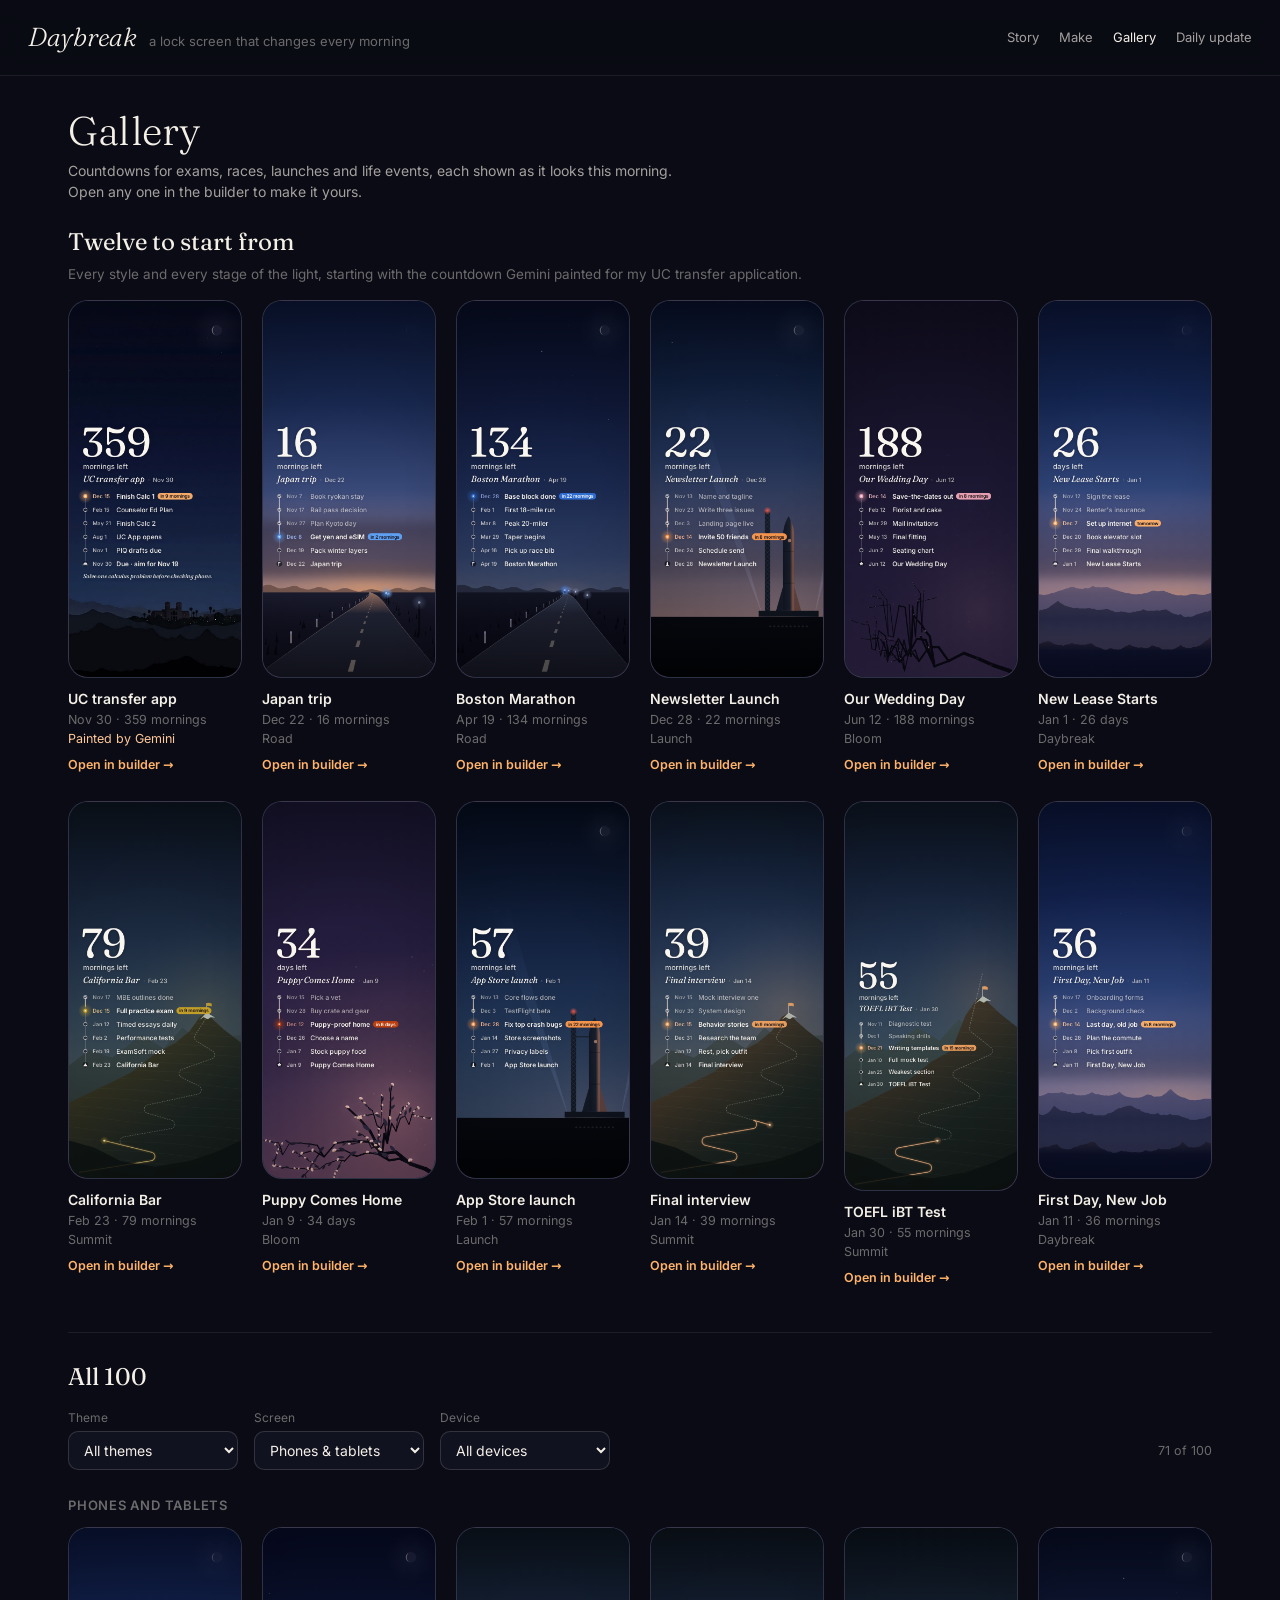
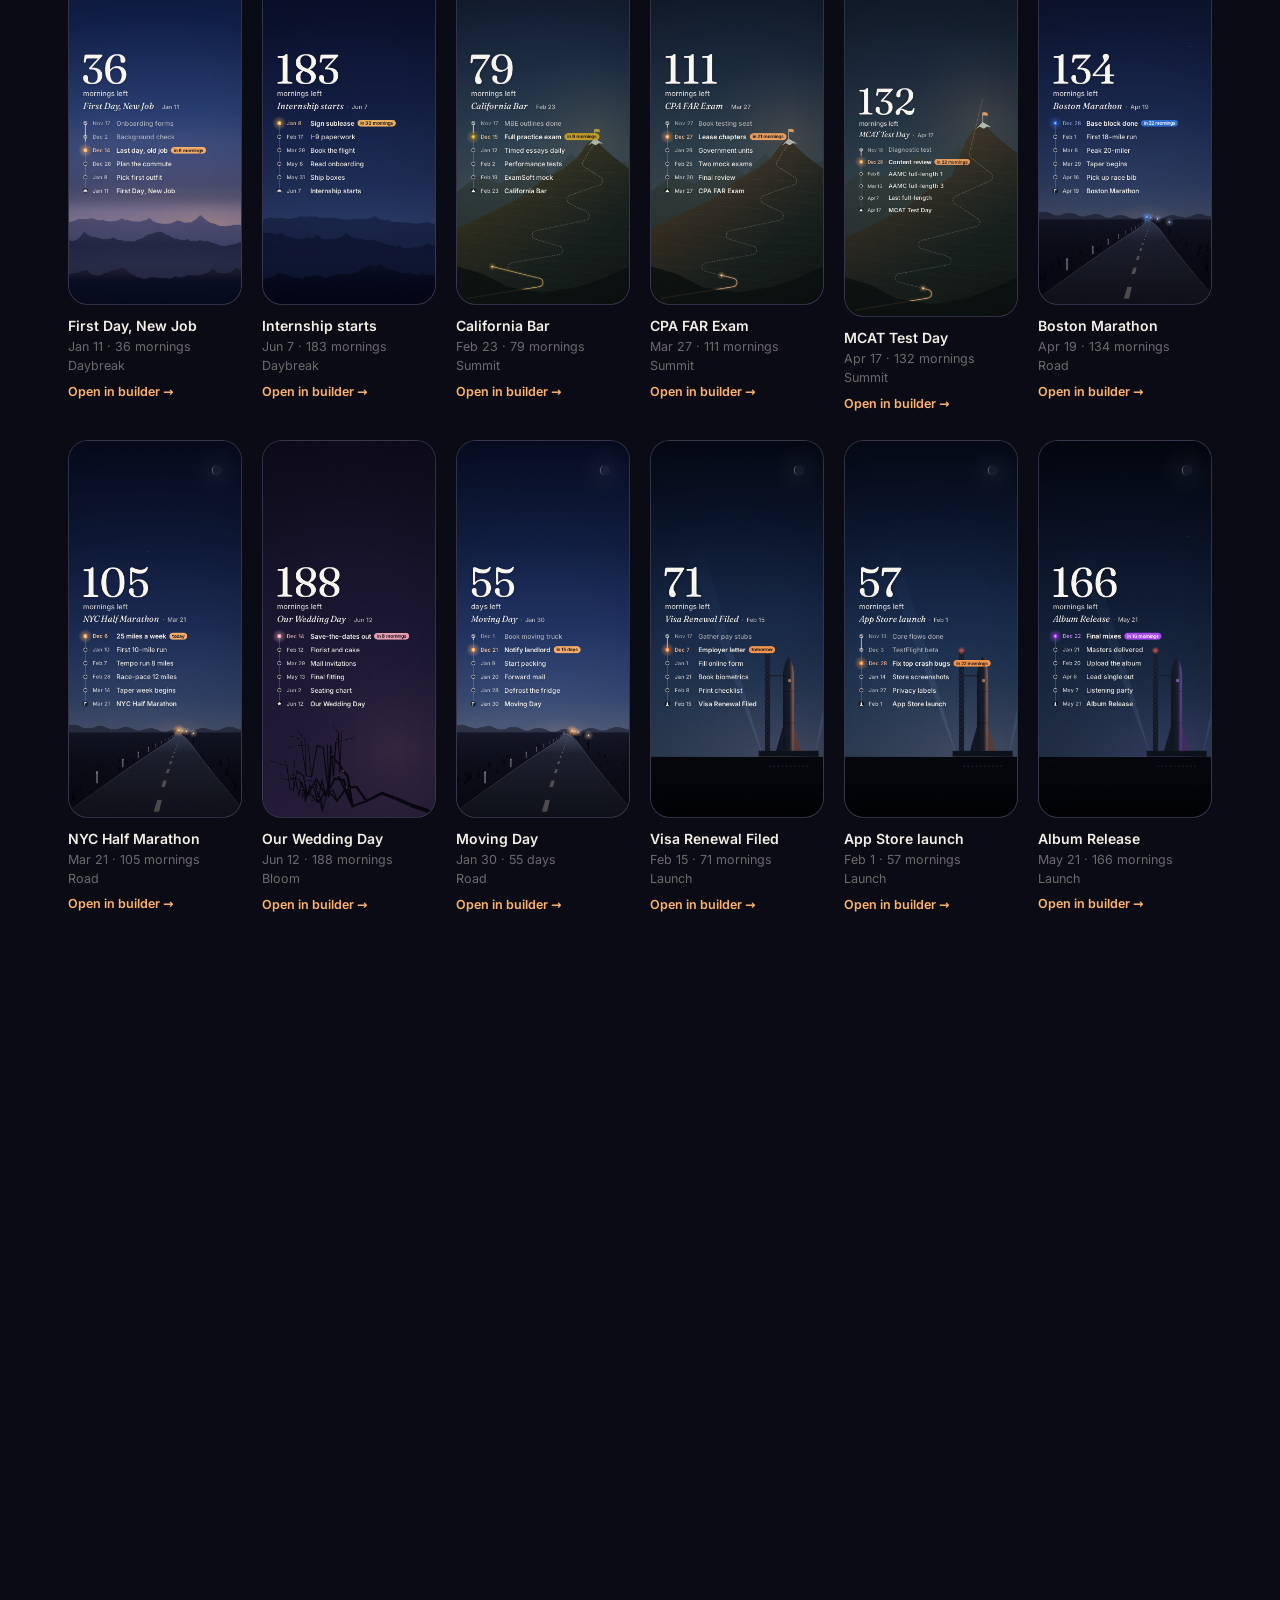
==== gallery.html @ e23cee5d "Daybreak: pages and assets Co-Authored-By: Claude Fable 5.2 <noreply@anthropic.com> Claude-Session: " ====
<!doctype html>
<html lang="en">
  <head>
    <meta charset="UTF-8" />
    <meta name="viewport" content="width=device-width, initial-scale=1" />
    <meta name="theme-color" content="#0a0b14" />
    <meta name="description" content="100 Daybreak countdown lock screens, each shown as it looks this morning." />
    <title>Daybreak Gallery</title>
    <meta property="og:type" content="website" />
    <meta property="og:url" content="https://tomoki-2006.github.io/daybreak/gallery.html" />
    <meta property="og:title" content="Daybreak Gallery — 100 countdown lock screens" />
    <meta property="og:description" content="Exams, races, launches and life events, each shown as its lock screen looks this morning." />
    <meta property="og:image" content="https://tomoki-2006.github.io/daybreak/cover/og.png" />
    <meta property="og:image:width" content="1200" />
    <meta property="og:image:height" content="630" />
    <meta name="twitter:card" content="summary_large_image" />
    <meta name="twitter:title" content="Daybreak Gallery — 100 countdown lock screens" />
    <meta name="twitter:description" content="Exams, races, launches and life events, each shown as its lock screen looks this morning." />
    <meta name="twitter:image" content="https://tomoki-2006.github.io/daybreak/cover/og.png" />
    <link rel="icon" href="./favicon.svg" type="image/svg+xml" />
    <script type="module" crossorigin src="./assets/gallery-BSNwlJVz.js"></script>
    <link rel="modulepreload" crossorigin href="./assets/config-BmUlUjgi.js">
    <link rel="modulepreload" crossorigin href="./assets/draw-RCYFtzUq.js">
    <link rel="stylesheet" crossorigin href="./assets/config-Dy9Zaycy.css">
    <link rel="stylesheet" crossorigin href="./assets/style-Dhhgq6KA.css">
  </head>
  <body>
    <header class="top">
      <div class="brand"><a class="home" href="./index.html"><h1>Daybreak</h1></a><span>a lock screen that changes every morning</span></div>
      <nav>
        <a href="./index.html">Story</a>
        <a href="./make.html">Make</a>
        <a href="./gallery.html" aria-current="page">Gallery</a>
        <a href="./shortcut.html">Daily update</a>
      </nav>
    </header>
    <main class="page">
      <h2>Gallery</h2>
      <p class="lede" id="lede">Countdowns for exams, races, launches and life events, each shown as it looks this morning. Open any one in the builder to make it yours.</p>
      <section class="gal-featured" id="secFeatured" aria-labelledby="featTitle">
        <h3 class="sec-title" id="featTitle">Twelve to start from</h3>
        <p class="sec-note">Every style and every stage of the light, starting with the countdown Gemini painted for my UC transfer application.</p>
        <div class="grid feat-grid" id="gridFeatured"></div>
      </section>
      <section class="gal-all" id="secAll" aria-labelledby="allTitle">
        <h3 class="sec-title" id="allTitle">All 100</h3>
        <div class="filters" role="group" aria-label="Filter all countdowns">
          <label><span>Theme</span><select id="fTheme"><option value="">All themes</option></select></label>
          <label><span>Screen</span><select id="fKind"><option value="phone">Phones &amp; tablets</option><option value="computer">Computers</option><option value="">Everything</option></select></label>
          <label><span>Device</span><select id="fDevice"><option value="">All devices</option></select></label>
          <span class="count" id="count" aria-live="polite"></span>
        </div>
        <section class="gal-section" id="secPhone"><h4 class="sub-title">Phones and tablets</h4><div class="grid" id="gridPhone"></div></section>
        <section class="gal-section" id="secComputer"><h4 class="sub-title">Computers</h4><div class="grid landscape-grid" id="gridComputer"></div></section>
        <p class="empty" id="empty" hidden>No countdowns match these filters.</p>
      </section>
    </main>
  </body>
</html>
---- assets/config-Dy9Zaycy.css ----
@font-face{font-family:Fraunces;font-style:normal;font-display:swap;font-weight:300;src:url(./fraunces-vietnamese-300-normal-BrBjvxUu.woff2)format("woff2"),url(./fraunces-vietnamese-300-normal-CmQ6M8D-.woff)format("woff");unicode-range:U+102-103,U+110-111,U+128-129,U+168-169,U+1A0-1A1,U+1AF-1B0,U+300-301,U+303-304,U+308-309,U+323,U+329,U+1EA0-1EF9,U+20AB}@font-face{font-family:Fraunces;font-style:normal;font-display:swap;font-weight:300;src:url(./fraunces-latin-ext-300-normal-BvV3UMMg.woff2)format("woff2"),url(./fraunces-latin-ext-300-normal-BAkGoidE.woff)format("woff");unicode-range:U+100-2BA,U+2BD-2C5,U+2C7-2CC,U+2CE-2D7,U+2DD-2FF,U+304,U+308,U+329,U+1D00-1DBF,U+1E00-1E9F,U+1EF2-1EFF,U+2020,U+20A0-20AB,U+20AD-20C0,U+2113,U+2C60-2C7F,U+A720-A7FF}@font-face{font-family:Fraunces;font-style:normal;font-display:swap;font-weight:300;src:url(./fraunces-latin-300-normal-CTWA4xHV.woff2)format("woff2"),url(./fraunces-latin-300-normal-BJaf1pbq.woff)format("woff");unicode-range:U+??,U+131,U+152-153,U+2BB-2BC,U+2C6,U+2DA,U+2DC,U+304,U+308,U+329,U+2000-206F,U+20AC,U+2122,U+2191,U+2193,U+2212,U+2215,U+FEFF,U+FFFD}@font-face{font-family:Fraunces;font-style:normal;font-display:swap;font-weight:400;src:url(./fraunces-vietnamese-400-normal-CvGt0Ybw.woff2)format("woff2"),url(./fraunces-vietnamese-400-normal-B65MOf9T.woff)format("woff");unicode-range:U+102-103,U+110-111,U+128-129,U+168-169,U+1A0-1A1,U+1AF-1B0,U+300-301,U+303-304,U+308-309,U+323,U+329,U+1EA0-1EF9,U+20AB}@font-face{font-family:Fraunces;font-style:normal;font-display:swap;font-weight:400;src:url(./fraunces-latin-ext-400-normal-D8gbi3Gu.woff2)format("woff2"),url(./fraunces-latin-ext-400-normal-UihxqfOe.woff)format("woff");unicode-range:U+100-2BA,U+2BD-2C5,U+2C7-2CC,U+2CE-2D7,U+2DD-2FF,U+304,U+308,U+329,U+1D00-1DBF,U+1E00-1E9F,U+1EF2-1EFF,U+2020,U+20A0-20AB,U+20AD-20C0,U+2113,U+2C60-2C7F,U+A720-A7FF}@font-face{font-family:Fraunces;font-style:normal;font-display:swap;font-weight:400;src:url(./fraunces-latin-400-normal-6IfK1voy.woff2)format("woff2"),url(./fraunces-latin-400-normal-NUPT2cO8.woff)format("woff");unicode-range:U+??,U+131,U+152-153,U+2BB-2BC,U+2C6,U+2DA,U+2DC,U+304,U+308,U+329,U+2000-206F,U+20AC,U+2122,U+2191,U+2193,U+2212,U+2215,U+FEFF,U+FFFD}@font-face{font-family:Fraunces;font-style:normal;font-display:swap;font-weight:600;src:url(./fraunces-vietnamese-600-normal-BjlAJixd.woff2)format("woff2"),url(./fraunces-vietnamese-600-normal-DlAl5EAR.woff)format("woff");unicode-range:U+102-103,U+110-111,U+128-129,U+168-169,U+1A0-1A1,U+1AF-1B0,U+300-301,U+303-304,U+308-309,U+323,U+329,U+1EA0-1EF9,U+20AB}@font-face{font-family:Fraunces;font-style:normal;font-display:swap;font-weight:600;src:url(./fraunces-latin-ext-600-normal-BtzmzP0X.woff2)format("woff2"),url(./fraunces-latin-ext-600-normal-B0Dy4lqi.woff)format("woff");unicode-range:U+100-2BA,U+2BD-2C5,U+2C7-2CC,U+2CE-2D7,U+2DD-2FF,U+304,U+308,U+329,U+1D00-1DBF,U+1E00-1E9F,U+1EF2-1EFF,U+2020,U+20A0-20AB,U+20AD-20C0,U+2113,U+2C60-2C7F,U+A720-A7FF}@font-face{font-family:Fraunces;font-style:normal;font-display:swap;font-weight:600;src:url(./fraunces-latin-600-normal-BFCDtZfi.woff2)format("woff2"),url(./fraunces-latin-600-normal-DL5QCzvS.woff)format("woff");unicode-range:U+??,U+131,U+152-153,U+2BB-2BC,U+2C6,U+2DA,U+2DC,U+304,U+308,U+329,U+2000-206F,U+20AC,U+2122,U+2191,U+2193,U+2212,U+2215,U+FEFF,U+FFFD}@font-face{font-family:Fraunces;font-style:italic;font-display:swap;font-weight:300;src:url(./fraunces-vietnamese-300-italic-DRw_6I9J.woff2)format("woff2"),url(./fraunces-vietnamese-300-italic-DShBZDFq.woff)format("woff");unicode-range:U+102-103,U+110-111,U+128-129,U+168-169,U+1A0-1A1,U+1AF-1B0,U+300-301,U+303-304,U+308-309,U+323,U+329,U+1EA0-1EF9,U+20AB}@font-face{font-family:Fraunces;font-style:italic;font-display:swap;font-weight:300;src:url(./fraunces-latin-ext-300-italic-DeKB9Eki.woff2)format("woff2"),url(./fraunces-latin-ext-300-italic-IfNxATye.woff)format("woff");unicode-range:U+100-2BA,U+2BD-2C5,U+2C7-2CC,U+2CE-2D7,U+2DD-2FF,U+304,U+308,U+329,U+1D00-1DBF,U+1E00-1E9F,U+1EF2-1EFF,U+2020,U+20A0-20AB,U+20AD-20C0,U+2113,U+2C60-2C7F,U+A720-A7FF}@font-face{font-family:Fraunces;font-style:italic;font-display:swap;font-weight:300;src:url(./fraunces-latin-300-italic-Ck6y_GI5.woff2)format("woff2"),url(./fraunces-latin-300-italic-BHRYWiFF.woff)format("woff");unicode-range:U+??,U+131,U+152-153,U+2BB-2BC,U+2C6,U+2DA,U+2DC,U+304,U+308,U+329,U+2000-206F,U+20AC,U+2122,U+2191,U+2193,U+2212,U+2215,U+FEFF,U+FFFD}@font-face{font-family:Fraunces;font-style:italic;font-display:swap;font-weight:400;src:url(./fraunces-vietnamese-400-italic-BTOWH4O7.woff2)format("woff2"),url(./fraunces-vietnamese-400-italic-CO9zBbpA.woff)format("woff");unicode-range:U+102-103,U+110-111,U+128-129,U+168-169,U+1A0-1A1,U+1AF-1B0,U+300-301,U+303-304,U+308-309,U+323,U+329,U+1EA0-1EF9,U+20AB}@font-face{font-family:Fraunces;font-style:italic;font-display:swap;font-weight:400;src:url(./fraunces-latin-ext-400-italic-jodr80a5.woff2)format("woff2"),url(./fraunces-latin-ext-400-italic-CGHg0U1I.woff)format("woff");unicode-range:U+100-2BA,U+2BD-2C5,U+2C7-2CC,U+2CE-2D7,U+2DD-2FF,U+304,U+308,U+329,U+1D00-1DBF,U+1E00-1E9F,U+1EF2-1EFF,U+2020,U+20A0-20AB,U+20AD-20C0,U+2113,U+2C60-2C7F,U+A720-A7FF}@font-face{font-family:Fraunces;font-style:italic;font-display:swap;font-weight:400;src:url(./fraunces-latin-400-italic-ChpO6tcr.woff2)format("woff2"),url(./fraunces-latin-400-italic-B7iDoVhm.woff)format("woff");unicode-range:U+??,U+131,U+152-153,U+2BB-2BC,U+2C6,U+2DA,U+2DC,U+304,U+308,U+329,U+2000-206F,U+20AC,U+2122,U+2191,U+2193,U+2212,U+2215,U+FEFF,U+FFFD}@font-face{font-family:Inter;font-style:normal;font-display:swap;font-weight:400;src:url(./inter-cyrillic-ext-400-normal-BQZuk6qB.woff2)format("woff2"),url(./inter-cyrillic-ext-400-normal-DQukG94-.woff)format("woff");unicode-range:U+460-52F,U+1C80-1C8A,U+20B4,U+2DE0-2DFF,U+A640-A69F,U+FE2E-FE2F}@font-face{font-family:Inter;font-style:normal;font-display:swap;font-weight:400;src:url(./inter-cyrillic-400-normal-obahsSVq.woff2)format("woff2"),url(./inter-cyrillic-400-normal-HOLc17fK.woff)format("woff");unicode-range:U+301,U+400-45F,U+490-491,U+4B0-4B1,U+2116}@font-face{font-family:Inter;font-style:normal;font-display:swap;font-weight:400;src:url(./inter-greek-ext-400-normal-DGGRlc-M.woff2)format("woff2"),url(./inter-greek-ext-400-normal-KugGGMne.woff)format("woff");unicode-range:U+1F??}@font-face{font-family:Inter;font-style:normal;font-display:swap;font-weight:400;src:url(./inter-greek-400-normal-B4URO6DV.woff2)format("woff2"),url(./inter-greek-400-normal-q2sYcFCs.woff)format("woff");unicode-range:U+370-377,U+37A-37F,U+384-38A,U+38C,U+38E-3A1,U+3A3-3FF}@font-face{font-family:Inter;font-style:normal;font-display:swap;font-weight:400;src:url(./inter-vietnamese-400-normal-DMkecbls.woff2)format("woff2"),url(./inter-vietnamese-400-normal-Bbgyi5SW.woff)format("woff");unicode-range:U+102-103,U+110-111,U+128-129,U+168-169,U+1A0-1A1,U+1AF-1B0,U+300-301,U+303-304,U+308-309,U+323,U+329,U+1EA0-1EF9,U+20AB}@font-face{font-family:Inter;font-style:normal;font-display:swap;font-weight:400;src:url(./inter-latin-ext-400-normal-C1nco2VV.woff2)format("woff2"),url(./inter-latin-ext-400-normal-77YHD8bZ.woff)format("woff");unicode-range:U+100-2BA,U+2BD-2C5,U+2C7-2CC,U+2CE-2D7,U+2DD-2FF,U+304,U+308,U+329,U+1D00-1DBF,U+1E00-1E9F,U+1EF2-1EFF,U+2020,U+20A0-20AB,U+20AD-20C0,U+2113,U+2C60-2C7F,U+A720-A7FF}@font-face{font-family:Inter;font-style:normal;font-display:swap;font-weight:400;src:url(./inter-latin-400-normal-C38fXH4l.woff2)format("woff2"),url(./inter-latin-400-normal-CyCys3Eg.woff)format("woff");unicode-range:U+??,U+131,U+152-153,U+2BB-2BC,U+2C6,U+2DA,U+2DC,U+304,U+308,U+329,U+2000-206F,U+20AC,U+2122,U+2191,U+2193,U+2212,U+2215,U+FEFF,U+FFFD}@font-face{font-family:Inter;font-style:normal;font-display:swap;font-weight:500;src:url(./inter-cyrillic-ext-500-normal-B0yAr1jD.woff2)format("woff2"),url(./inter-cyrillic-ext-500-normal-BmqWE9Dz.woff)format("woff");unicode-range:U+460-52F,U+1C80-1C8A,U+20B4,U+2DE0-2DFF,U+A640-A69F,U+FE2E-FE2F}@font-face{font-family:Inter;font-style:normal;font-display:swap;font-weight:500;src:url(./inter-cyrillic-500-normal-BasfLYem.woff2)format("woff2"),url(./inter-cyrillic-500-normal-CxZf_p3X.woff)format("woff");unicode-range:U+301,U+400-45F,U+490-491,U+4B0-4B1,U+2116}@font-face{font-family:Inter;font-style:normal;font-display:swap;font-weight:500;src:url(./inter-greek-ext-500-normal-C4iEst2y.woff2)format("woff2"),url(./inter-greek-ext-500-normal-2j5mBUwD.woff)format("woff");unicode-range:U+1F??}@font-face{font-family:Inter;font-style:normal;font-display:swap;font-weight:500;src:url(./inter-greek-500-normal-BIZE56-Y.woff2)format("woff2"),url(./inter-greek-500-normal-Xzm54t5V.woff)format("woff");unicode-range:U+370-377,U+37A-37F,U+384-38A,U+38C,U+38E-3A1,U+3A3-3FF}@font-face{font-family:Inter;font-style:normal;font-display:swap;font-weight:500;src:url(./inter-vietnamese-500-normal-DOriooB6.woff2)format("woff2"),url(./inter-vietnamese-500-normal-mJboJaSs.woff)format("woff");unicode-range:U+102-103,U+110-111,U+128-129,U+168-169,U+1A0-1A1,U+1AF-1B0,U+300-301,U+303-304,U+308-309,U+323,U+329,U+1EA0-1EF9,U+20AB}@font-face{font-family:Inter;font-style:normal;font-display:swap;font-weight:500;src:url(./inter-latin-ext-500-normal-CV4jyFjo.woff2)format("woff2"),url(./inter-latin-ext-500-normal-BxGbmqWO.woff)format("woff");unicode-range:U+100-2BA,U+2BD-2C5,U+2C7-2CC,U+2CE-2D7,U+2DD-2FF,U+304,U+308,U+329,U+1D00-1DBF,U+1E00-1E9F,U+1EF2-1EFF,U+2020,U+20A0-20AB,U+20AD-20C0,U+2113,U+2C60-2C7F,U+A720-A7FF}@font-face{font-family:Inter;font-style:normal;font-display:swap;font-weight:500;src:url(./inter-latin-500-normal-Cerq10X2.woff2)format("woff2"),url(./inter-latin-500-normal-BL9OpVg8.woff)format("woff");unicode-range:U+??,U+131,U+152-153,U+2BB-2BC,U+2C6,U+2DA,U+2DC,U+304,U+308,U+329,U+2000-206F,U+20AC,U+2122,U+2191,U+2193,U+2212,U+2215,U+FEFF,U+FFFD}@font-face{font-family:Inter;font-style:normal;font-display:swap;font-weight:600;src:url(./inter-cyrillic-ext-600-normal-Dfes3d0z.woff2)format("woff2"),url(./inter-cyrillic-ext-600-normal-Bcila6Z-.woff)format("woff");unicode-range:U+460-52F,U+1C80-1C8A,U+20B4,U+2DE0-2DFF,U+A640-A69F,U+FE2E-FE2F}@font-face{font-family:Inter;font-style:normal;font-display:swap;font-weight:600;src:url(./inter-cyrillic-600-normal-CWCymEST.woff2)format("woff2"),url(./inter-cyrillic-600-normal-4D_pXhcN.woff)format("woff");unicode-range:U+301,U+400-45F,U+490-491,U+4B0-4B1,U+2116}@font-face{font-family:Inter;font-style:normal;font-display:swap;font-weight:600;src:url(./inter-greek-ext-600-normal-DRtmH8MT.woff2)format("woff2"),url(./inter-greek-ext-600-normal-B8X0CLgF.woff)format("woff");unicode-range:U+1F??}@font-face{font-family:Inter;font-style:normal;font-display:swap;font-weight:600;src:url(./inter-greek-600-normal-plRanbMR.woff2)format("woff2"),url(./inter-greek-600-normal-BZpKdvQh.woff)format("woff");unicode-range:U+370-377,U+37A-37F,U+384-38A,U+38C,U+38E-3A1,U+3A3-3FF}@font-face{font-family:Inter;font-style:normal;font-display:swap;font-weight:600;src:url(./inter-vietnamese-600-normal-Cc8MFFhd.woff2)format("woff2"),url(./inter-vietnamese-600-normal-BuLX-rYi.woff)format("woff");unicode-range:U+102-103,U+110-111,U+128-129,U+168-169,U+1A0-1A1,U+1AF-1B0,U+300-301,U+303-304,U+308-309,U+323,U+329,U+1EA0-1EF9,U+20AB}@font-face{font-family:Inter;font-style:normal;font-display:swap;font-weight:600;src:url(./inter-latin-ext-600-normal-D2bJ5OIk.woff2)format("woff2"),url(./inter-latin-ext-600-normal-CIVaiw4L.woff)format("woff");unicode-range:U+100-2BA,U+2BD-2C5,U+2C7-2CC,U+2CE-2D7,U+2DD-2FF,U+304,U+308,U+329,U+1D00-1DBF,U+1E00-1E9F,U+1EF2-1EFF,U+2020,U+20A0-20AB,U+20AD-20C0,U+2113,U+2C60-2C7F,U+A720-A7FF}@font-face{font-family:Inter;font-style:normal;font-display:swap;font-weight:600;src:url(./inter-latin-600-normal-LgqL8muc.woff2)format("woff2"),url(./inter-latin-600-normal-CiBQ2DWP.woff)format("woff");unicode-range:U+??,U+131,U+152-153,U+2BB-2BC,U+2C6,U+2DA,U+2DC,U+304,U+308,U+329,U+2000-206F,U+20AC,U+2122,U+2191,U+2193,U+2212,U+2215,U+FEFF,U+FFFD}
---- assets/style-Dhhgq6KA.css ----
:root{--bg:#0a0b14;--bg-2:#11121f;--panel:#141526;--line:#ffffff14;--line-2:#ffffff24;--ink:#f4efe7;--ink-2:#f4efe7a8;--ink-3:#f4efe76b;--accent:#ffb36b;--accent-ink:#1b1208;--radius:14px;--serif:Fraunces, Georgia, serif;--sans:Inter, system-ui, -apple-system, "Segoe UI", Roboto, sans-serif;--lightningcss-light: ;--lightningcss-dark:initial;color-scheme:dark}*{box-sizing:border-box}[hidden]{display:none!important}html,body{margin:0}body{background:radial-gradient(1200px 600px at 75% 110%, #ff965a1a, transparent 60%), radial-gradient(900px 500px at 10% -10%, #5a6edc1f, transparent 60%), var(--bg);color:var(--ink);font-family:var(--sans);-webkit-font-smoothing:antialiased;min-height:100vh;font-size:14px;line-height:1.5}a{color:var(--accent);text-decoration:none}a:hover{text-decoration:underline}.top{border-bottom:1px solid var(--line);z-index:5;-webkit-backdrop-filter:blur(12px);backdrop-filter:blur(12px);background:#0a0b14d1;justify-content:space-between;align-items:center;padding:18px 28px;display:flex;position:sticky;top:0}.brand{align-items:baseline;gap:12px;display:flex}.brand h1{font-family:var(--serif);letter-spacing:-.01em;margin:0;font-size:26px;font-style:italic;font-weight:300}.brand span{color:var(--ink-3);font-size:13px}.top nav{gap:20px;font-size:13px;display:flex}.top nav a{color:var(--ink-2)}.top nav a[aria-current=page]{color:var(--ink)}.app{grid-template:"hero stage""form stage"1fr/minmax(340px,440px) 1fr;min-height:calc(100vh - 66px);display:grid}.hero{border-right:1px solid var(--line);grid-area:hero;padding:22px 28px 4px}.controls{border-right:1px solid var(--line);grid-area:form;padding:14px 28px 48px}.stage{flex-direction:column;grid-area:stage;align-self:start;align-items:center;gap:16px;max-height:calc(100vh - 66px);padding:24px 24px 40px;display:flex;position:sticky;top:66px;overflow:auto}.hero h2{font-family:var(--serif);letter-spacing:-.015em;margin:0 0 10px;font-size:31px;font-weight:400;line-height:1.1}.hero-sub{color:var(--ink-2);max-width:34em;margin:0 0 10px;font-size:14.5px}.hero-points{gap:4px;margin:0 0 14px;padding:0;list-style:none;display:grid}.hero-points li{color:var(--ink);align-items:baseline;gap:10px;font-size:14px;display:flex}.hero-points .dot{background:linear-gradient(#ffd296,#f0987f);border-radius:50%;flex:none;width:7px;height:7px;transform:translateY(-1px)}.hero-actions{flex-wrap:wrap;gap:10px;display:flex}.stage-note{color:var(--ink-3);text-align:center;max-width:420px;margin:0;font-size:12.5px}@media (width<=860px){.app{grid-template:"hero""stage""form"/1fr}.hero{border-right:0;padding:22px 16px 4px}.hero h2{font-size:28px}.stage{border-bottom:1px solid var(--line);max-height:none;padding:14px 16px 26px;position:static;overflow:visible}.stage .stage-head{order:3}.stage .stage-note{order:4}.hero-actions .btn{flex:auto}.controls{border-right:0;padding:20px 16px 28px}.top{padding:14px 16px}.brand span{display:none}.top nav{gap:14px}}fieldset{border:0;min-width:0;margin:0 0 26px;padding:0}legend{letter-spacing:.12em;text-transform:uppercase;color:var(--ink-3);margin-bottom:12px;padding:0;font-size:11px;font-weight:600}.field{gap:6px;margin-bottom:14px;display:grid}.field>span{color:var(--ink-2);font-size:12.5px}.row{grid-template-columns:1fr 1fr;gap:12px;display:grid}.row-3{grid-template-columns:1fr 1fr auto;align-items:end;gap:8px;display:grid}input[type=text],input[type=date],input[type=number],select{background:var(--bg-2);width:100%;min-width:0;color:var(--ink);border:1px solid var(--line-2);font:inherit;border-radius:10px;padding:9px 11px;font-size:14px;transition:border-color .15s,box-shadow .15s}input:focus,select:focus{border-color:var(--accent);outline:none;box-shadow:0 0 0 3px #ffb36b2e}input[type=color]{border:1px solid var(--line-2);background:var(--bg-2);cursor:pointer;border-radius:10px;width:44px;height:38px;padding:3px}.hint{color:var(--ink-3);margin-top:-6px;margin-bottom:12px;font-size:12px}.counter{color:var(--ink-3);justify-self:end;margin-top:-4px;font-size:11px}.seg{border:1px solid var(--line-2);background:var(--bg-2);border-radius:10px;width:100%;padding:3px;display:inline-flex}.seg label{text-align:center;cursor:pointer;flex:1}.seg input{opacity:0;pointer-events:none;position:absolute}.seg span{color:var(--ink-2);border-radius:7px;padding:6px 8px;font-size:13px;display:block}.seg input:checked+span{color:var(--ink);background:#ffffff1a}.seg input:focus-visible+span{outline:2px solid var(--accent)}.themes{grid-template-columns:repeat(5,1fr);gap:8px;display:grid}.theme-card{cursor:pointer;position:relative}.theme-card input{opacity:0;position:absolute}.theme-card canvas{aspect-ratio:9/16;border:1px solid var(--line-2);background:#111;border-radius:10px;width:100%;display:block}.theme-card span{text-align:center;color:var(--ink-2);margin-top:5px;font-size:12px;display:block}.theme-card input:checked~canvas{border-color:var(--accent);box-shadow:0 0 0 2px #ffb36b59}.theme-card input:checked~span{color:var(--ink)}.theme-card input:focus-visible~canvas{outline:2px solid var(--accent);outline-offset:2px}.milestones{gap:8px;display:grid}.ms{grid-template-columns:138px 1fr 32px;align-items:center;gap:8px;display:grid}.ms input[type=date]{padding:8px;font-size:13px}.icon-btn{border:1px solid var(--line-2);width:32px;height:32px;color:var(--ink-2);cursor:pointer;background:0 0;border-radius:8px;font-size:16px;line-height:1}.icon-btn:hover{color:var(--ink);border-color:var(--ink-3)}.btn{font:inherit;cursor:pointer;border:1px solid var(--line-2);color:var(--ink);white-space:nowrap;background:#ffffff0a;border-radius:999px;justify-content:center;align-items:center;gap:8px;padding:10px 18px;font-size:13.5px;font-weight:600;transition:background .15s,transform 50ms;display:inline-flex}.btn:hover{background:#ffffff17}.btn:active{transform:translateY(1px)}.btn.primary{background:var(--accent);color:var(--accent-ink);border-color:#0000}.btn.primary:hover{filter:brightness(1.06)}.btn.small{padding:6px 12px;font-size:12.5px}.btn:disabled{opacity:.5;cursor:default}.toggle{cursor:pointer;color:var(--ink-2);align-items:center;gap:8px;font-size:13px;display:flex}.toggle input{accent-color:var(--accent);width:16px;height:16px}.upload{align-items:center;gap:8px;display:flex}.upload input[type=file]{display:none}.stage-head{flex-wrap:wrap;justify-content:space-between;align-items:center;gap:14px 20px;width:100%;max-width:760px;display:flex}.daycap{font-family:var(--serif);font-size:22px;font-weight:300}.daycap em{color:var(--accent);font-style:italic}.daycap small{font-family:var(--sans);color:var(--ink-3);font-size:12.5px;display:block}.toggles{flex-wrap:wrap;gap:18px;display:flex}.device{background:linear-gradient(145deg,#5a5c66,#23242a 45%,#484a52);border-radius:52px;padding:12px;position:relative;box-shadow:0 40px 90px -20px #000000b3,inset 0 0 0 1px #ffffff0f}.device:before{content:"";background:#050507;border-radius:49px;position:absolute;inset:3px}.device .screen{background:#000;border-radius:40px;position:relative;overflow:hidden}.device canvas{width:100%;height:100%;display:block}.device .layer{pointer-events:none;position:absolute;inset:0}.device.landscape{border-radius:22px;padding:10px}.device.landscape:before{border-radius:20px}.device.landscape .screen{border-radius:12px}.device.tablet{border-radius:36px;padding:16px}.device.tablet:before{border-radius:33px}.device.tablet .screen{border-radius:22px}.slider{gap:6px;width:100%;max-width:760px;display:grid}.slider input[type=range]{width:100%;accent-color:var(--accent)}.slider .ticks{color:var(--ink-3);justify-content:space-between;font-size:12px;display:flex}.actions{flex-wrap:wrap;justify-content:center;gap:10px;display:flex}.progress{background:var(--line-2);border-radius:2px;width:100%;max-width:420px;height:4px;display:none;overflow:hidden}.progress.on{display:block}.progress i{background:var(--accent);width:0;height:100%;transition:width .1s;display:block}.status{min-height:20px;color:var(--ink-3);text-align:center;font-size:12.5px}.errors{color:#ffb4a8;margin:-6px 0 12px;font-size:12.5px}.page{max-width:1200px;margin:0 auto;padding:32px 28px 64px}.page h2{font-family:var(--serif);letter-spacing:-.01em;margin:0 0 6px;font-size:40px;font-weight:300}.page .lede{color:var(--ink-2);max-width:640px;margin:0 0 22px}.filters{flex-wrap:wrap;align-items:end;gap:12px 16px;margin-bottom:24px;display:flex}.filters label{color:var(--ink-3);gap:4px;font-size:12px;display:grid}.filters select{width:auto;min-width:170px}.filters .count{color:var(--ink-3);margin-left:auto;padding-bottom:9px;font-size:12.5px}.grid{grid-template-columns:repeat(auto-fill,minmax(170px,1fr));align-items:start;gap:26px 20px;display:grid}.tile{content-visibility:auto;contain-intrinsic-size:170px 420px;min-width:0}.tile[hidden]{display:none}.tile .thumb{border:1px solid var(--line-2);background:linear-gradient(#0b0f26,#1a1630);border-radius:20px;transition:border-color .15s,transform .15s;display:block;overflow:hidden}.tile .thumb.landscape{border-radius:10px}.tile canvas{opacity:0;width:100%;height:100%;transition:opacity .35s;display:block}.tile.ready canvas{opacity:1}.tile .thumb:hover{border-color:var(--accent);transform:translateY(-2px)}.tile h3{white-space:nowrap;text-overflow:ellipsis;margin:10px 0 0;font-size:14px;font-weight:600;overflow:hidden}.tile .meta{color:var(--ink-3);margin:2px 0 4px;font-size:12.5px}.tile .open{font-size:12.5px;font-weight:600}.empty{color:var(--ink-3);text-align:center;padding:40px 0}@media (width<=560px){.page{padding:22px 16px 48px}.page h2{font-size:32px}.grid{grid-template-columns:repeat(2,minmax(0,1fr));gap:20px 14px}.filters select{width:100%;min-width:0}.filters label{flex:140px}.filters .count{width:100%;margin-left:0;padding:0}}.card{background:var(--panel);border:1px solid var(--line);border-radius:var(--radius);margin-bottom:18px;padding:22px 24px}.card h3{margin:0 0 8px;font-size:16px}.placeholder{border:1px dashed var(--line-2);border-radius:var(--radius);color:var(--ink-2);text-align:center;padding:28px}code,.mono{color:var(--ink);overflow-wrap:anywhere;background:#ffffff0f;border-radius:6px;padding:1px 6px;font-family:ui-monospace,SFMono-Regular,Menlo,monospace;font-size:.92em}.mono{white-space:nowrap}.guide .mono{white-space:normal;overflow-wrap:anywhere;word-break:break-word}ol.steps{color:var(--ink-2);padding-left:20px}ol.steps li{margin-bottom:6px}.guide{max-width:820px}.guide .toc{flex-wrap:wrap;gap:8px;margin:0 0 26px;display:flex}.guide .toc a{color:var(--ink-2);border:1px solid var(--line-2);border-radius:999px;padding:5px 12px;font-size:12.5px}.guide .toc a:hover{color:var(--ink);border-color:var(--ink-3);text-decoration:none}.guide section{scroll-margin-top:84px}.guide section+section{margin-top:30px}.guide .card p{color:var(--ink-2);margin:0 0 10px}.guide .sec{font-family:var(--serif);letter-spacing:-.01em;margin:0 0 8px;font-size:26px;font-weight:400}.guide h4{letter-spacing:.1em;text-transform:uppercase;color:var(--ink-3);margin:22px 0 8px;font-size:12px;font-weight:600}.guide .sub{color:var(--ink-2);margin:0 0 12px}.guide .url-pattern{font-size:15px}.guide .url-pattern .mono{padding:6px 10px;font-size:15px;display:inline-block}.guide .example .mono{color:var(--accent)}.guide .note{color:var(--ink-3);font-size:13px}.guide .facts{color:var(--ink-2);margin:6px 0 12px;padding-left:18px}.guide .facts li{margin-bottom:6px}.guide .facts strong,.guide .steps strong{color:var(--ink);font-weight:600}ol.steps.big{counter-reset:s;margin:0;padding:0;list-style:none}ol.steps.big>li{counter-increment:s;background:var(--panel);border:1px solid var(--line);color:var(--ink-2);border-radius:12px;margin:0 0 8px;padding:12px 14px 12px 52px;position:relative}ol.steps.big>li:before{content:counter(s);width:26px;height:26px;color:var(--accent-ink);background:var(--accent);border-radius:50%;place-items:center;font-size:12.5px;font-weight:600;display:grid;position:absolute;top:11px;left:14px}ol.steps ol{margin:8px 0 0;padding-left:18px}.guide .tip{border-left:2px solid var(--accent);background:#ffb36b0f;border-radius:0 8px 8px 0;margin-top:8px;padding:8px 10px;font-size:13px;display:block}.guide pre{border:1px solid var(--line);color:var(--ink-2);background:#07080f;border-radius:12px;margin:10px 0 12px;padding:14px 16px;font-size:12.5px;line-height:1.6;overflow-x:auto}.guide pre code{font-size:inherit;color:inherit;word-break:normal;white-space:pre;background:0 0;padding:0}.guide pre.summary{margin-top:16px}.guide details{background:var(--panel);border:1px solid var(--line);border-radius:12px;margin:0 0 10px;padding:0 18px}.guide details[open]{padding-bottom:14px}.guide summary{cursor:pointer;color:var(--ink);justify-content:space-between;align-items:center;padding:14px 0;font-weight:600;list-style:none;display:flex}.guide summary::-webkit-details-marker{display:none}.guide summary:after{content:"+";color:var(--ink-3);font-size:18px;font-weight:400;transition:transform .15s}.guide details[open]>summary:after{transform:rotate(45deg)}.guide details p{color:var(--ink-2)}.guide table.kv{border-collapse:collapse;width:100%;font-size:13.5px}.guide table.kv th{text-align:left;vertical-align:top;color:var(--ink);border-top:1px solid var(--line);width:150px;padding:9px 14px 9px 0;font-weight:600}.guide table.kv td{color:var(--ink-2);border-top:1px solid var(--line);padding:9px 0}.guide table.kv tr:first-child th,.guide table.kv tr:first-child td{border-top:0}.guide .sources ul{margin:0 0 10px;padding-left:18px;font-size:13px}.guide .sources li{margin-bottom:4px}.guide .sources a{color:var(--ink-2);text-decoration:underline;-webkit-text-decoration-color:var(--line-2);text-decoration-color:var(--line-2);text-underline-offset:3px}.guide .sources a:hover{color:var(--accent)}@media (width<=560px){.guide table.kv th{width:96px}ol.steps.big>li{padding-left:46px}}.gemini{margin:2px 0 16px}.gem-head{color:var(--ink-3);margin:0 0 6px;font-size:12px}.gem{color:#a9b8ff}.gem-row{grid-template-columns:repeat(3,minmax(0,1fr));gap:6px;display:grid}.gem-step{text-align:left;background:var(--bg-2);border:1px solid var(--line-2);color:var(--ink);cursor:pointer;font:inherit;border-radius:10px;align-items:center;gap:8px;min-width:0;padding:7px 9px;transition:border-color .15s;display:flex}.gem-step:hover{border-color:#a9b8ff}.gem-step b{color:#0c0f22;background:#a9b8ff;border-radius:50%;flex:none;place-items:center;width:20px;height:20px;font-size:11px;display:grid}.gem-step span{min-width:0;line-height:1.25;display:grid}.gem-step strong{font-size:13px}.gem-step em{color:var(--ink-3);font-size:11px;font-style:normal;line-height:1.3}.legend-note{text-transform:none;letter-spacing:0}.note{color:var(--ink-3);font-size:12.5px}.note.habit{color:var(--ink-2);margin:10px 0 0}.suggest{color:var(--ink-2);background:#ffb36b12;border:1px solid #ffb36b59;border-radius:999px;align-items:center;gap:8px;width:fit-content;margin:-6px 0 10px;padding:6px 6px 6px 12px;font-size:12.5px;display:flex}.suggest strong{color:var(--ink)}.suggest .icon-btn{border-radius:50%;width:26px;height:26px}dialog.sheet{border:1px solid var(--line-2);background:var(--panel);color:var(--ink);border-radius:16px;width:min(620px,100vw - 24px);max-height:calc(100vh - 32px);padding:0}dialog.sheet::backdrop{-webkit-backdrop-filter:blur(3px);backdrop-filter:blur(3px);background:#03040aa6}.sheet-inner{gap:10px;padding:18px 20px 20px;display:grid}.sheet-inner header{justify-content:space-between;align-items:center;display:flex}.sheet-inner h3{font-family:var(--serif);margin:0;font-size:24px;font-weight:400}.sheet-lede{color:var(--ink-2);margin:0}.sheet-steps{color:var(--ink-2);margin:0;padding-left:20px;font-size:13px}.sheet-actions{flex-wrap:wrap;gap:10px;display:flex}.guide .add-shortcut{flex-wrap:wrap;align-items:center;gap:10px 14px;margin:4px 0 14px;display:flex}.guide .add-shortcut[hidden]{display:none}.guide .add-shortcut span{color:var(--ink-2);font-size:14px}.art-prompts{gap:10px;margin:0;padding:0;list-style:none;display:grid}.art-prompts[hidden],#onePrompt[hidden],#copyPrompt[hidden]{display:none}.art-prompt{gap:6px;display:grid}.art-prompt-head{color:var(--ink-2);justify-content:space-between;align-items:center;gap:10px;font-size:13px;display:flex}.art-prompt-head b{color:#a9b8ff;font-weight:600}.art-prompt-head .btn.small{flex:none;padding:5px 10px;font-size:12.5px}.art-prompt-attach{color:var(--ink-3);margin:0;font-size:12px}.sheet-part{border-top:1px solid var(--line);gap:10px;padding-top:12px;display:grid}.sheet-part[hidden]{display:none}textarea{background:var(--bg-2);width:100%;color:var(--ink);border:1px solid var(--line-2);resize:vertical;border-radius:10px;padding:10px 12px;font:12.5px/1.5 ui-monospace,SFMono-Regular,Menlo,monospace}textarea:focus{border-color:var(--accent);outline:none}.parse-preview ol{margin:6px 0;padding-left:20px}.parse-preview li span{min-width:56px;color:var(--accent);font-size:12.5px;display:inline-block}.parse-preview p{margin:4px 0;font-size:13px}.parse-preview .skipped{color:var(--ink-3)}.parse-preview .habit{color:var(--ink-2)}.art-thumbs{flex-wrap:wrap;gap:8px;display:flex}.art-thumbs figure{text-align:center;color:var(--ink-3);margin:0;font-size:11.5px}.art-thumbs canvas{border:1px solid var(--line-2);border-radius:8px;width:60px;height:107px;display:block}.gal-section h3.sec-title,.gal-featured h3.sec-title,.gal-all h3.sec-title{font-family:var(--serif);margin:28px 0 14px;font-size:24px;font-weight:400}.gal-featured h3.sec-title{margin-top:8px;margin-bottom:4px}.gal-featured .sec-note{color:var(--ink-3);margin:0 0 16px;font-size:13.5px}.gal-all{border-top:1px solid var(--line);margin-top:44px}.gal-all>h3.sec-title{margin-top:26px}.gal-section h4.sub-title{letter-spacing:.06em;text-transform:uppercase;color:var(--ink-3);margin:26px 0 12px;font-size:13px;font-weight:600}.tile .meta .style{display:block}.tile .meta .painted{color:#ffc89a}@media (width<=640px){.grid.feat-grid{overscroll-behavior-x:contain;scroll-snap-type:x mandatory;scrollbar-width:thin;grid-template-columns:none;grid-auto-columns:44%;grid-auto-flow:column;gap:14px;padding-bottom:8px;overflow-x:auto}.grid.feat-grid .tile{scroll-snap-align:start}}.grid.landscape-grid{grid-template-columns:repeat(auto-fill,minmax(260px,1fr))}.summary-card{background:linear-gradient(160deg, #ffb36b0f, transparent 60%), var(--panel);border-color:#ffb36b47}.sum-head{justify-content:space-between;align-items:flex-start;gap:12px;margin-bottom:10px;display:flex}.eyebrow{letter-spacing:.12em;text-transform:uppercase;color:var(--ink-3);font-size:11px;font-weight:600;margin:0 0 2px!important}.summary-card h3{font-family:var(--serif);margin:0;font-size:26px;font-weight:400}.sum-meta{color:var(--ink-2);margin:2px 0 0!important}.summary-card .steps.big{margin-top:14px}.guide details>summary{font-size:15px}.paste-head{color:var(--ink-2);justify-content:space-between;align-items:center;font-size:12.5px;display:flex}.sr-only{clip:rect(0 0 0 0);white-space:nowrap;width:1px;height:1px;position:absolute;overflow:hidden}.parse-preview .skipped ul{margin:2px 0 6px;padding-left:18px;font-size:12.5px}.parse-preview .warn{color:#ffcf9a;font-size:13px}html,body{max-width:100%}.guide pre code{white-space:pre-wrap;overflow-wrap:anywhere;word-break:break-word}@media (width<=560px){.guide table.kv,.guide table.kv tbody,.guide table.kv tr,.guide table.kv th,.guide table.kv td{width:100%;display:block}.guide table.kv tr{border:1px solid var(--line);background:#ffffff05;border-radius:10px;margin-bottom:8px;padding:8px 12px}.guide table.kv th{color:var(--ink-3);text-transform:uppercase;letter-spacing:.06em;border:0;padding:0 0 2px;font-size:12px}.guide table.kv td{border:0;padding:0}.sum-head{flex-direction:column}.guide .toc a{font-size:12px}.gem-row{grid-template-columns:1fr}.gem-step em{white-space:normal}}.brand .home{color:inherit;text-decoration:none}.themes.n6{grid-template-columns:repeat(6,1fr);gap:6px}@media (width<=560px){.themes.n6{grid-template-columns:repeat(3,1fr)}}.theme-card.painted span:before{content:"";vertical-align:1px;background:linear-gradient(#8fa0e8,#ffc98a);border-radius:50%;width:6px;height:6px;margin-right:5px;display:inline-block}.habit-field{margin-top:16px}.habit-field .opt{color:var(--ink-3);margin-left:4px;font-size:11.5px;font-style:normal}.aim-row{align-items:end}.aim-row .field{margin-bottom:14px}.zip-panel{border:1px solid var(--line-2);background:var(--panel);border-radius:14px;gap:10px;width:100%;max-width:520px;padding:14px 16px;display:grid}.zip-head{color:var(--ink-2);margin:0;font-size:12.5px}.zip-head span{color:var(--ink);font-family:ui-monospace,SFMono-Regular,Menlo,monospace}.zip-options{gap:6px;display:grid}.zip-option{border:1px solid var(--line);cursor:pointer;border-radius:10px;grid-template-columns:20px 1fr;align-items:baseline;column-gap:8px;padding:8px 10px;display:grid}.zip-option:has(input:checked){border-color:var(--accent);background:#ffb36b0f}.zip-option input{accent-color:var(--accent);grid-row:span 2;align-self:center}.zip-option .zo-main{font-size:13.5px;font-weight:600}.zip-option .zo-sub{color:var(--ink-3);font-size:12px}.zip-actions{gap:8px;display:flex}.page h2{text-wrap:balance;line-height:1.15}.guide .lede,.guide .sub{text-wrap:pretty}
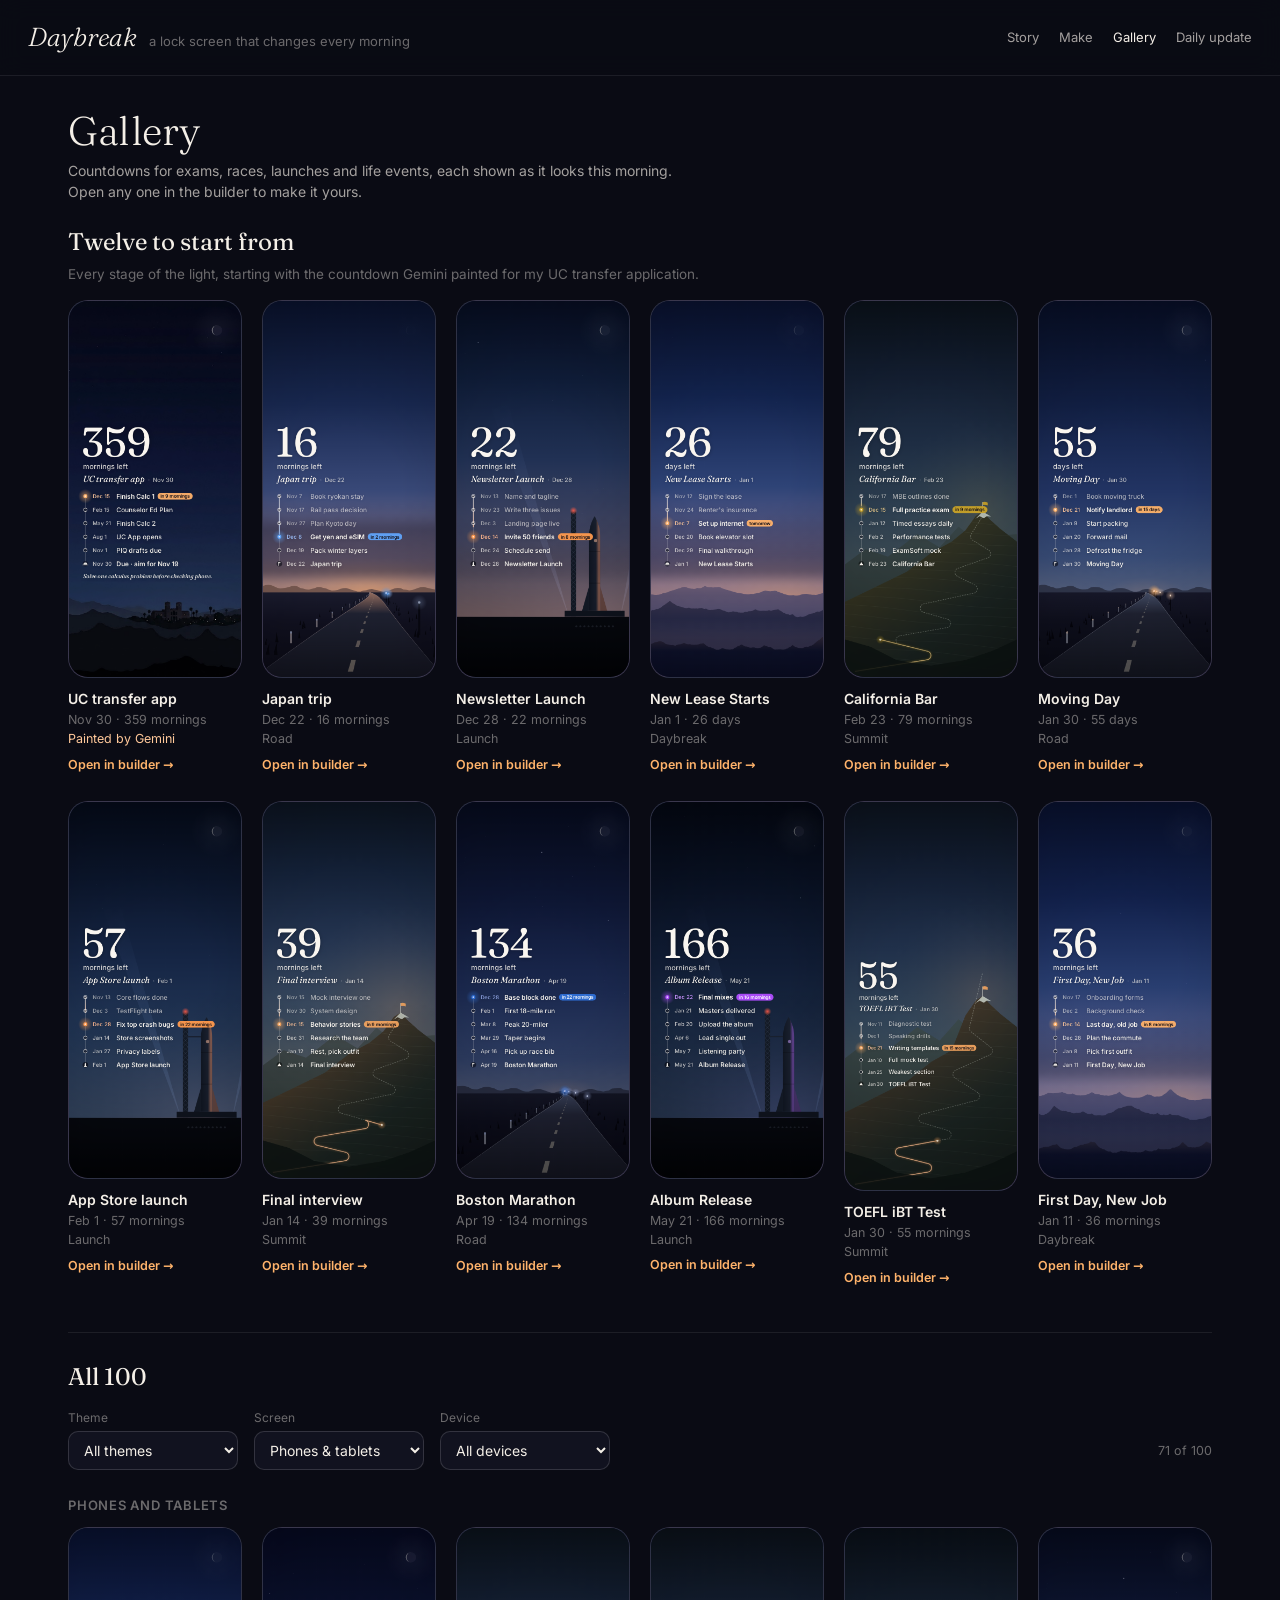
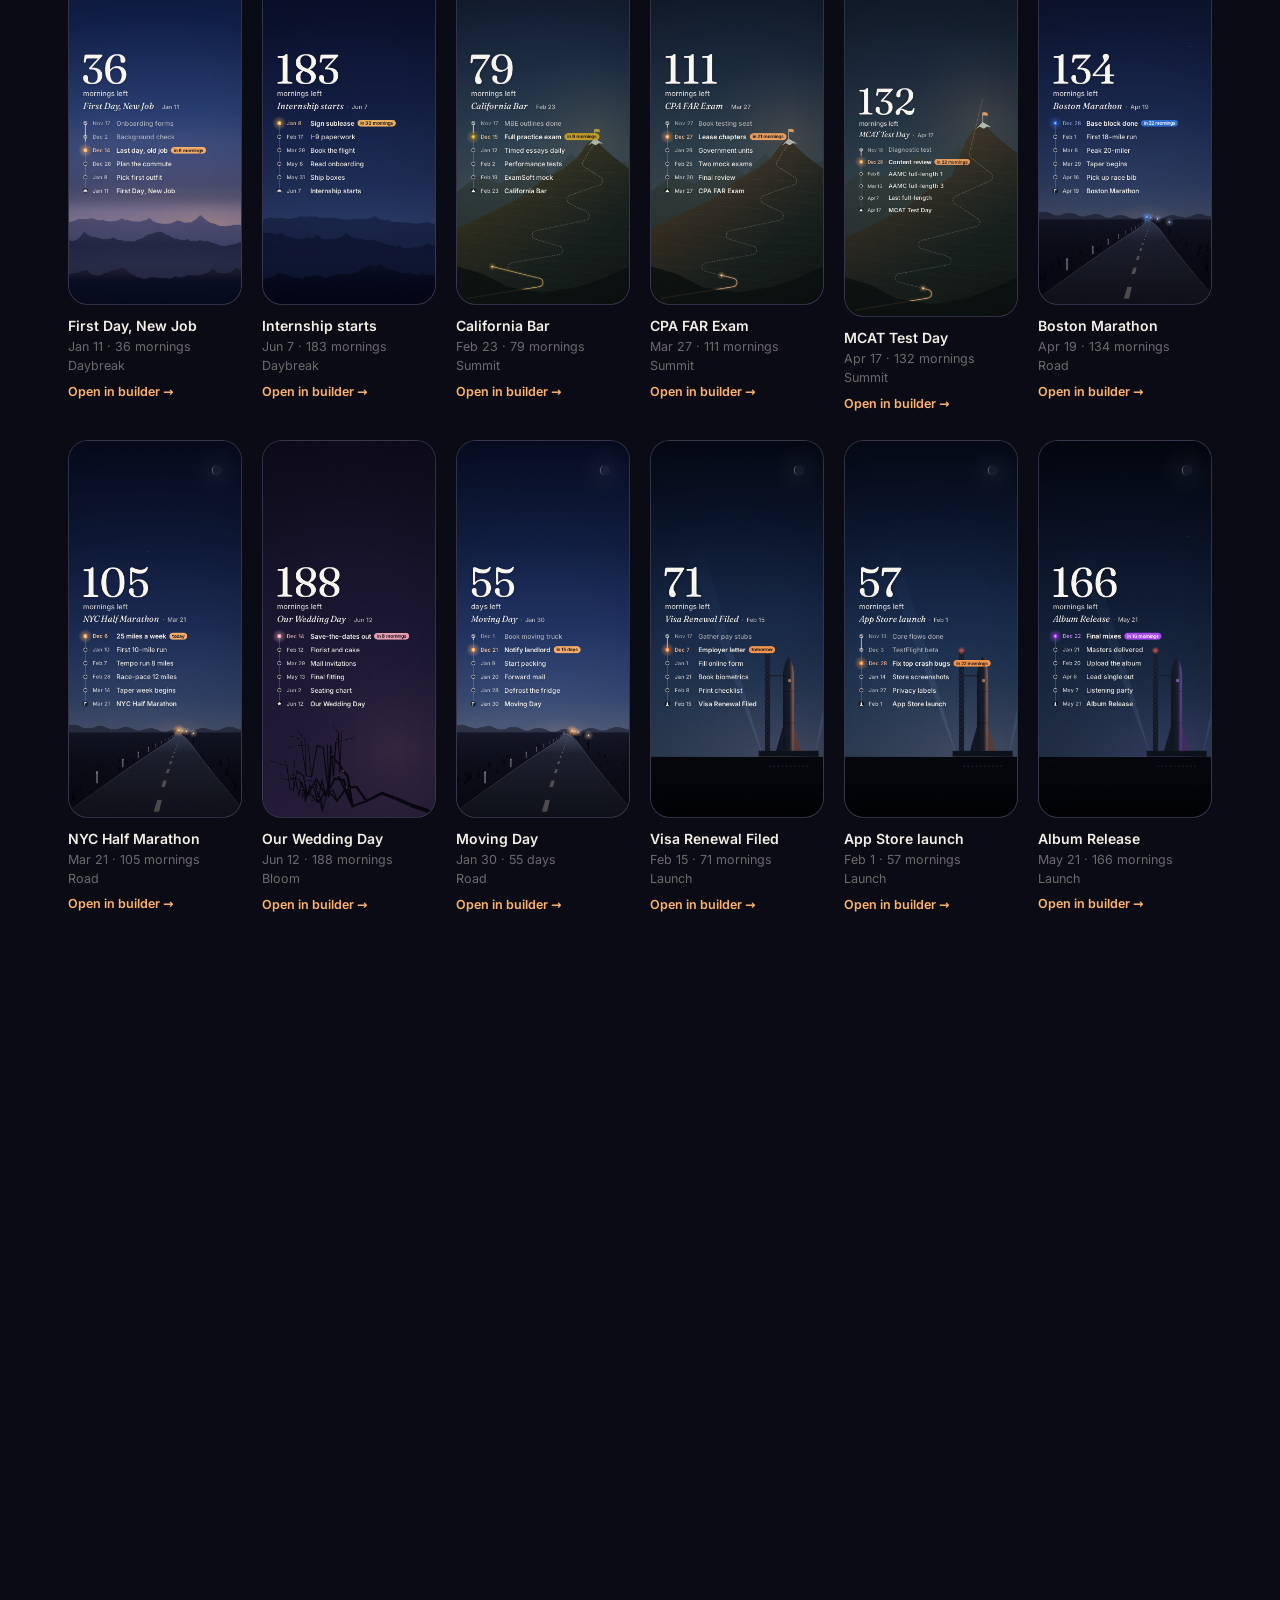
==== commit 0ffd89e7: "Daybreak: pages and assets Co-Authored-By: Claude Fable 5.2 <noreply@anthropic.com> Claude-Session: " ====
--- a/gallery.html
+++ b/gallery.html
@@ -18,7 +18,7 @@
     <meta name="twitter:description" content="Exams, races, launches and life events, each shown as its lock screen looks this morning." />
     <meta name="twitter:image" content="https://tomoki-2006.github.io/daybreak/cover/og.png" />
     <link rel="icon" href="./favicon.svg" type="image/svg+xml" />
-    <script type="module" crossorigin src="./assets/gallery-BSNwlJVz.js"></script>
+    <script type="module" crossorigin src="./assets/gallery-BxmZ6qT2.js"></script>
     <link rel="modulepreload" crossorigin href="./assets/config-BmUlUjgi.js">
     <link rel="modulepreload" crossorigin href="./assets/draw-RCYFtzUq.js">
     <link rel="stylesheet" crossorigin href="./assets/config-Dy9Zaycy.css">
@@ -39,7 +39,7 @@
       <p class="lede" id="lede">Countdowns for exams, races, launches and life events, each shown as it looks this morning. Open any one in the builder to make it yours.</p>
       <section class="gal-featured" id="secFeatured" aria-labelledby="featTitle">
         <h3 class="sec-title" id="featTitle">Twelve to start from</h3>
-        <p class="sec-note">Every style and every stage of the light, starting with the countdown Gemini painted for my UC transfer application.</p>
+        <p class="sec-note">Every stage of the light, starting with the countdown Gemini painted for my UC transfer application.</p>
         <div class="grid feat-grid" id="gridFeatured"></div>
       </section>
       <section class="gal-all" id="secAll" aria-labelledby="allTitle">
